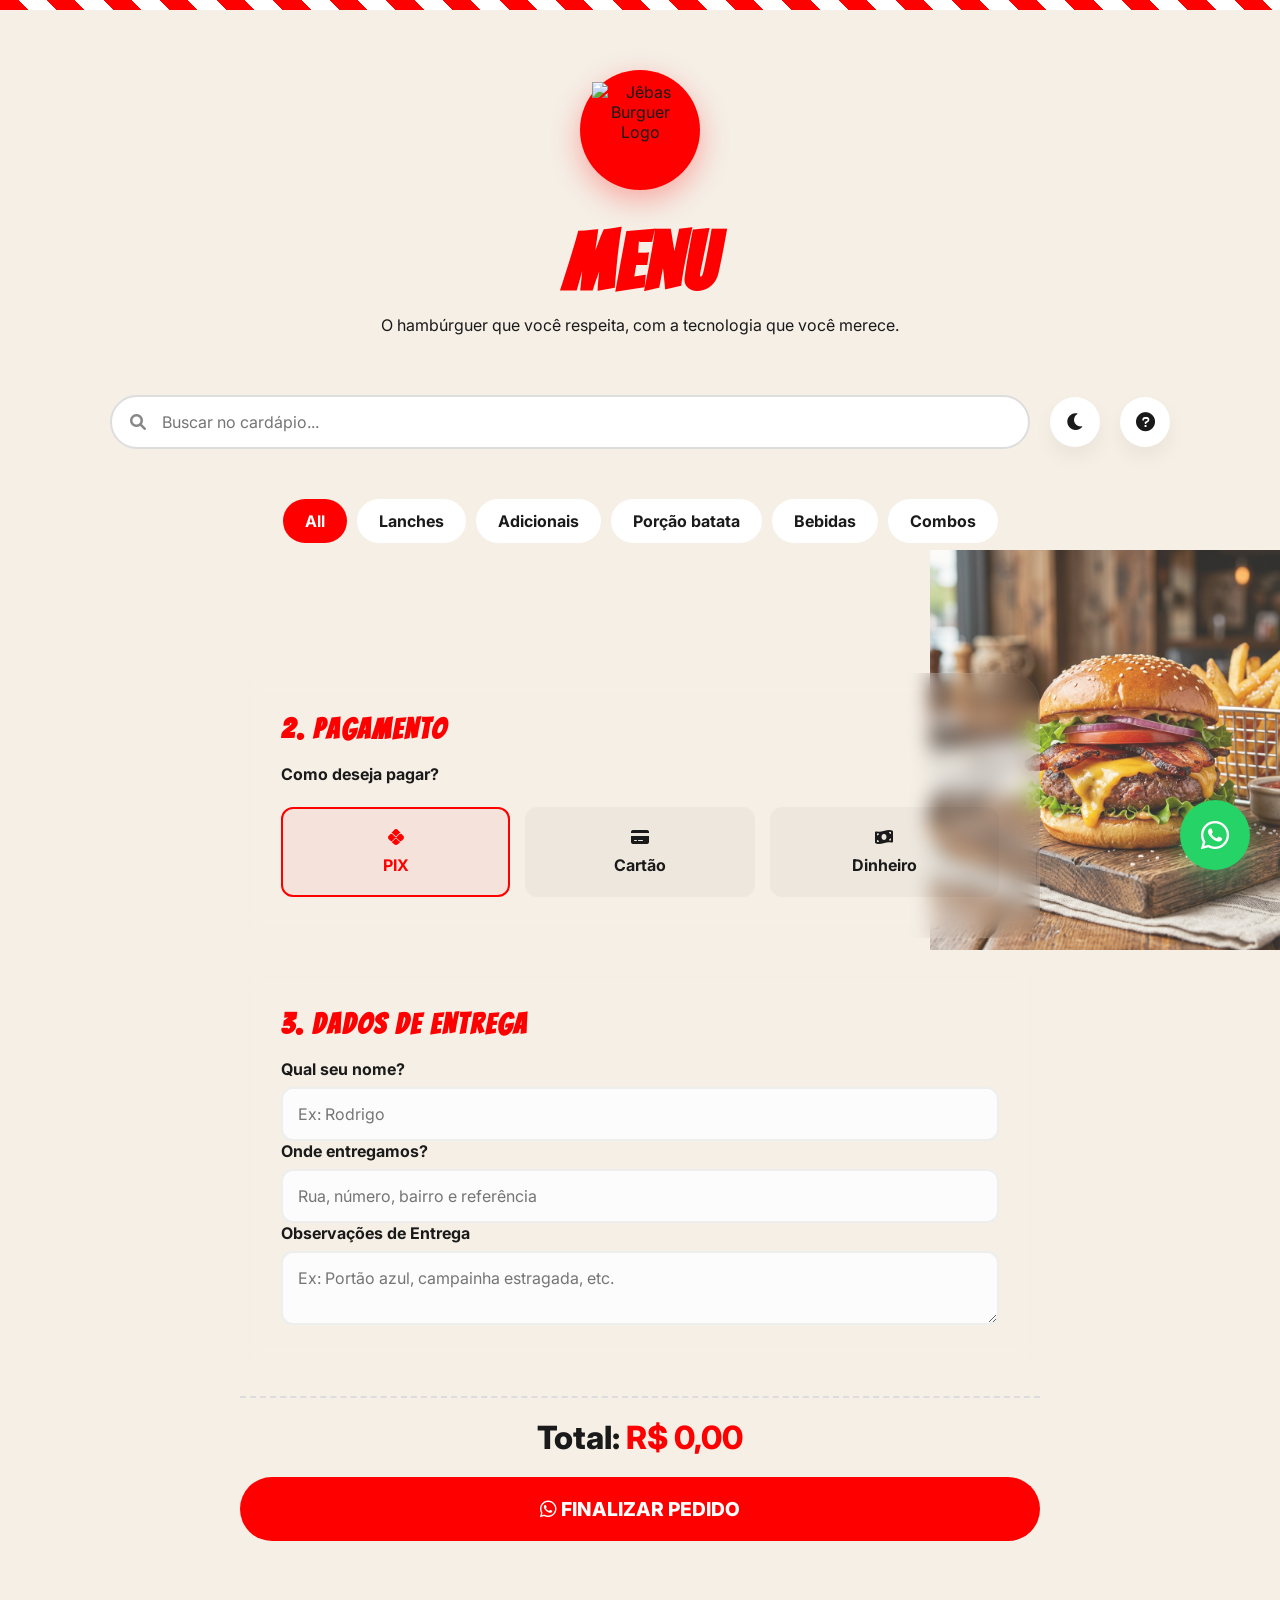
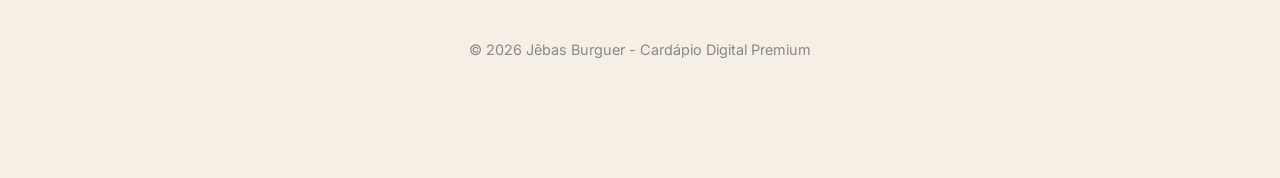
==== menu-premium.html @ a146ea6d "feat: reorganização das seções de checkout (Pagamento e Entrega) e adição da versão Premium" ====
<!DOCTYPE html>
<html lang="pt-br" data-theme="light">
<head>
    <meta charset="UTF-8">
    <meta name="viewport" content="width=device-width, initial-scale=1.0">
    <title>Menu Premium - Jêbas Burguer</title>
    <!-- Fontes -->
    <link rel="preconnect" href="https://fonts.googleapis.com">
    <link rel="preconnect" href="https://fonts.gstatic.com" crossorigin>
    <link href="https://fonts.googleapis.com/css2?family=Bangers&family=Inter:wght@400;700;800&display=swap" rel="stylesheet">
    <!-- Ícones -->
    <link rel="stylesheet" href="https://cdnjs.cloudflare.com/ajax/libs/font-awesome/6.0.0/css/all.min.css">
    <!-- Estilos -->
    <link rel="stylesheet" href="menu-premium.css">
</head>
<body>
    <div class="header-top"></div>

    <header class="hero">
        <div class="logo-container">
            <img src="logoSaas.png" alt="Jêbas Burguer Logo">
        </div>
        <h1 class="fast-food-font">MENU</h1>
        <p>O hambúrguer que você respeita, com a tecnologia que você merece.</p>
    </header>

    <main class="container">
        <div class="toolbar">
            <div class="search-box">
                <i class="fas fa-search"></i>
                <input type="text" id="search-input" placeholder="Buscar no cardápio...">
            </div>
            
            <button id="theme-toggle" class="theme-toggle" title="Alternar modo claro/escuro">
                <i class="fas fa-moon"></i>
            </button>

            <button id="btn-help-premium" class="theme-toggle" title="Como pedir?">
                <i class="fas fa-question-circle"></i>
            </button>
        </div>

        <div class="categories">
            <div class="category-pill active">All</div>
            <div class="category-pill">Lanches</div>
            <div class="category-pill">Adicionais</div>
            <div class="category-pill">Porção batata</div>
            <div class="category-pill">Bebidas</div>
            <div class="category-pill">Combos</div>
        </div>

        <div class="menu-grid" id="menu-container">
            <div class="section-column" id="left-column">
                <!-- Conteúdo inserido via JS -->
            </div>
            <div class="section-column" id="right-column">
                <!-- Conteúdo inserido via JS -->
            </div>
        </div>

        <!-- Comanda Section Premium -->
        <section id="comanda-section-premium" class="comanda-premium hidden">
            <h2 class="fast-food-font">Sua Comanda</h2>
            <div id="comanda-items-premium">
                <!-- Itens inseridos via JS -->
            </div>
        </section>

        <!-- Checkout Section Premium -->
        <section id="checkout-section-premium" class="checkout-premium">
            <!-- ETAPA 2: PAGAMENTO -->
            <div class="comanda-card-premium">
                <h3 class="fast-food-font" style="color: var(--primary); font-size: 1.8rem; margin-bottom: 20px;">2. Pagamento</h3>
                
                <div class="form-field">
                    <label>Como deseja pagar?</label>
                    <div class="payment-methods-premium">
                        <label class="payment-opt-premium">
                            <input type="radio" name="payment" value="pix" checked>
                            <span><i class="fab fa-pix"></i> PIX</span>
                        </label>
                        <label class="payment-opt-premium">
                            <input type="radio" name="payment" value="card">
                            <span><i class="fas fa-credit-card"></i> Cartão</span>
                        </label>
                        <label class="payment-opt-premium">
                            <input type="radio" name="payment" value="cash">
                            <span><i class="fas fa-money-bill-wave"></i> Dinheiro</span>
                        </label>
                    </div>
                </div>

                <!-- Detalhes do Cartão Premium -->
                <div id="card-container-premium" class="payment-details-premium hidden">
                    <p style="font-weight: 700; margin-bottom: 10px;">Modalidade:</p>
                    <div class="radio-group-premium">
                        <label class="radio-label-premium">
                            <input type="radio" name="card-type-premium" value="Crédito" checked>
                            <span>Crédito</span>
                        </label>
                        <label class="radio-label-premium">
                            <input type="radio" name="card-type-premium" value="Débito">
                            <span>Débito</span>
                        </label>
                    </div>
                </div>

                <!-- Detalhes do PIX Premium -->
                <div id="pix-container-premium" class="payment-details-premium hidden">
                    <div class="pix-card-premium">
                        <p style="font-size: 0.8rem; opacity: 0.7;">CHAVE PIX (CNPJ)</p>
                        <p style="font-weight: 800; font-size: 1.1rem; margin-bottom: 15px;">jebas.burguer@contato.com</p>
                        
                        <div style="background: white; padding: 10px; display: inline-block; border-radius: 15px; margin-bottom: 15px;">
                            <img id="pix-qr-code-premium" src="" alt="QR Code PIX" style="width: 140px; height: 140px; display: block;">
                        </div>

                        <div style="display: flex; gap: 10px;">
                            <input type="text" id="pix-copy-paste-premium" readonly style="flex: 1; background: rgba(0,0,0,0.2); border: 1px solid rgba(255,255,255,0.1); color: var(--primary); padding: 10px; border-radius: 8px; font-family: monospace; font-size: 0.8rem;">
                            <button type="button" onclick="copyPixCodePremium()" id="btn-copy-pix-premium" class="btn-send-premium" style="padding: 0 15px; font-size: 0.8rem;">COPIAR</button>
                        </div>
                    </div>
                </div>

                <div id="change-group-premium" class="form-field hidden">
                    <label for="change-amount">Troco para quanto?</label>
                    <input type="text" id="change-amount" placeholder="Ex: R$ 50,00" class="input-premium">
                </div>
            </div>

            <!-- ETAPA 3: ENTREGA -->
            <div class="comanda-card-premium" style="margin-top: 30px;">
                <h3 class="fast-food-font" style="color: var(--primary); font-size: 1.8rem; margin-bottom: 20px;">3. Dados de Entrega</h3>
                
                <div class="form-field">
                    <label for="client-name">Qual seu nome?</label>
                    <input type="text" id="client-name" placeholder="Ex: Rodrigo" required class="input-premium">
                </div>

                <div class="form-field">
                    <label for="address">Onde entregamos?</label>
                    <input type="text" id="address" placeholder="Rua, número, bairro e referência" required class="input-premium">
                </div>

                <div class="form-field">
                    <label for="observations">Observações de Entrega</label>
                    <textarea id="observations" rows="2" placeholder="Ex: Portão azul, campainha estragada, etc." class="input-premium"></textarea>
                </div>
            </div>

            <div class="summary-premium">
                <div class="total-premium">Total: <span id="total-price-premium">R$ 0,00</span></div>
                <button id="btn-send-premium" class="btn-send-premium" onclick="sendOrder()">
                    <i class="fab fa-whatsapp"></i> Finalizar Pedido
                </button>
            </div>
        </section>
    </main>

    <!-- Imagem Decorativa de Hambúrguer -->
    <img src="premium-burger.png" alt="Burguer Premium" class="hero-burger-img">

    <!-- Botão Flutuante de Pedido -->
    <div class="btn-float" onclick="orderOnWhatsapp()" title="Fazer Pedido no WhatsApp">
        <i class="fab fa-whatsapp"></i>
    </div>

    <footer style="text-align: center; padding: 40px; color: #888; font-size: 0.9rem;">
        <p>&copy; 2026 Jêbas Burguer - Cardápio Digital Premium</p>
    </footer>

    <!-- Barra de Carrinho Mobile Premium -->
    <div id="mobile-cart-bar-premium" class="mobile-cart-bar-premium hidden">
        <div class="cart-info-premium">
            <span id="mobile-cart-count-premium">0 itens</span>
            <span id="mobile-cart-total-premium">R$ 0,00</span>
        </div>
        <button onclick="document.getElementById('comanda-section-premium').scrollIntoView({behavior: 'smooth'})">Ver Pedido</button>
    </div>

    <!-- Modal Guia Premium -->
    <div id="guide-modal-premium" class="modal-premium-overlay hidden">
        <div class="modal-premium-content">
            <button class="modal-premium-close" onclick="closeGuidePremium()">&times;</button>
            <h2 class="fast-food-font" style="font-size: 2.5rem; color: var(--primary);">Olá! 🍔</h2>
            <p style="font-weight: 700; margin-bottom: 20px;">Vamos te ajudar a montar seu pedido premium:</p>
            
            <div class="premium-guide-steps">
                <div class="p-step">
                    <i class="fas fa-hand-pointer"></i>
                    <div>
                        <h4>Escolha</h4>
                        <p>Selecione seus itens favoritos no cardápio.</p>
                    </div>
                </div>
                <div class="p-step">
                    <i class="fas fa-sliders-h"></i>
                    <div>
                        <h4>Personalize</h4>
                        <p>Na sua Comanda, adicione extras e observações.</p>
                    </div>
                </div>
                <div class="p-step">
                    <i class="fas fa-map-marked-alt"></i>
                    <div>
                        <h4>Finalize</h4>
                        <p>Preencha os dados e escolha como pagar.</p>
                    </div>
                </div>
                <div class="p-step">
                    <i class="fab fa-whatsapp"></i>
                    <div>
                        <h4>Peça</h4>
                        <p>O pedido vai direto para o nosso WhatsApp!</p>
                    </div>
                </div>
            </div>
            
            <button class="btn-send-premium" onclick="closeGuidePremium()" style="width: 100%;">
                COMEÇAR AGORA
            </button>
        </div>
    </div>

    <!-- Script -->
    <script src="menu-premium.js"></script>
</body>
</html>
---- menu-premium.css ----
:root {
    --primary: #ff0000;
    --bg-light: #f5efe6;
    --text-dark: #1a1a1a;
    --text-light: #f5efe6;
    --card-bg: #ffffff;
    --card-shadow: 0 10px 20px rgba(0, 0, 0, 0.05);
    --border-radius: 16px;
    --transition: all 0.3s cubic-bezier(0.4, 0, 0.2, 1);
}

[data-theme="dark"] {
    --bg-light: #121212;
    --text-dark: #f5f5f5;
    --card-bg: #1e1e1e;
    --card-shadow: 0 10px 20px rgba(0, 0, 0, 0.4);
}

* {
    margin: 0;
    padding: 0;
    box-sizing: border-box;
    font-family: 'Inter', sans-serif;
}

body {
    background-color: var(--bg-light);
    color: var(--text-dark);
    transition: var(--transition);
    overflow-x: hidden;
}

/* Títulos Fast Food */
h1, h2, h3 {
    text-transform: uppercase;
}

.fast-food-font {
    font-family: 'Bangers', cursive;
    letter-spacing: 2px;
}

/* Header Decorativo */
.header-top {
    height: 10px;
    background: repeating-linear-gradient(
        45deg,
        var(--primary),
        var(--primary) 20px,
        #ffffff 20px,
        #ffffff 40px
    );
    width: 100%;
}

.hero {
    padding: 60px 20px;
    text-align: center;
    position: relative;
    display: flex;
    flex-direction: column;
    align-items: center;
}

.logo-container {
    background: var(--primary);
    width: 120px;
    height: 120px;
    border-radius: 50%;
    display: flex;
    align-items: center;
    justify-content: center;
    margin-bottom: 20px;
    box-shadow: 0 10px 30px rgba(255, 0, 0, 0.3);
    animation: bounce 2s infinite;
}

.logo-container img {
    width: 80%;
    height: 80%;
    object-fit: contain;
}

@keyframes bounce {
    0%, 100% { transform: translateY(0); }
    50% { transform: translateY(-10px); }
}

.hero h1 {
    font-size: 5rem;
    color: var(--primary);
    margin: 10px 0;
}

/* Toolbar */
.toolbar {
    max-width: 1100px;
    margin: 0 auto 40px;
    padding: 0 20px;
    display: flex;
    flex-wrap: wrap;
    gap: 20px;
    justify-content: space-between;
    align-items: center;
}

.search-box {
    flex: 1;
    min-width: 250px;
    position: relative;
}

.search-box input {
    width: 100%;
    padding: 15px 20px 15px 50px;
    border-radius: 30px;
    border: 2px solid #ddd;
    background: var(--card-bg);
    color: var(--text-dark);
    font-size: 1rem;
    transition: var(--transition);
}

.search-box input:focus {
    outline: none;
    border-color: var(--primary);
    box-shadow: 0 0 15px rgba(255, 0, 0, 0.1);
}

.search-box i {
    position: absolute;
    left: 20px;
    top: 50%;
    transform: translateY(-50%);
    color: #888;
}

.theme-toggle {
    background: var(--card-bg);
    border: none;
    width: 50px;
    height: 50px;
    border-radius: 50%;
    cursor: pointer;
    box-shadow: var(--card-shadow);
    display: flex;
    align-items: center;
    justify-content: center;
    color: var(--text-dark);
    font-size: 1.2rem;
    transition: var(--transition);
}

.theme-toggle:hover {
    transform: rotate(30deg);
}

/* Categorias */
.categories {
    display: flex;
    justify-content: center;
    gap: 10px;
    overflow-x: auto;
    padding: 10px 20px 30px;
    scrollbar-width: none;
}

.categories::-webkit-scrollbar { display: none; }

.category-pill {
    padding: 10px 20px;
    background: var(--card-bg);
    border: 2px solid transparent;
    border-radius: 25px;
    cursor: pointer;
    white-space: nowrap;
    transition: var(--transition);
    font-weight: 700;
}

.category-pill.active {
    background: var(--primary);
    color: white;
}

/* Grid Layout */
.menu-grid {
    max-width: 1200px;
    margin: 0 auto;
    display: grid;
    grid-template-columns: 1fr 1fr;
    gap: 40px;
    padding: 20px;
}

.section-column {
    display: flex;
    flex-direction: column;
    gap: 40px;
}

.section-title {
    font-size: 2rem;
    color: var(--primary);
    margin-bottom: 25px;
    border-bottom: 4px solid var(--primary);
    display: inline-block;
}

/* Menu Item Card Premium */
.menu-item {
    background: var(--card-bg);
    display: flex;
    gap: 20px;
    padding: 20px;
    border-radius: var(--border-radius);
    margin-bottom: 20px;
    box-shadow: var(--card-shadow);
    transition: var(--transition);
    border: 1px solid rgba(0,0,0,0.05);
    opacity: 0;
    transform: translateY(20px);
}

.item-img-premium {
    width: 120px;
    height: 120px;
    background: #f0f0f0;
    border-radius: 12px;
    overflow: hidden;
    flex-shrink: 0;
}

[data-theme="dark"] .item-img-premium {
    background: #2a2a2a;
}

.item-img-premium img {
    width: 100%;
    height: 100%;
    object-fit: cover;
}

.item-content-premium {
    flex: 1;
}

.menu-item.visible {
    opacity: 1;
    transform: translateY(0);
}

.menu-item:hover {
    transform: translateY(-5px);
    box-shadow: 0 15px 30px rgba(0, 0, 0, 0.1);
    border-color: var(--primary);
}

.item-header {
    display: flex;
    justify-content: space-between;
    margin-bottom: 10px;
}

.item-header h3 {
    font-size: 1.4rem;
    color: var(--text-dark);
}

.item-price {
    color: var(--primary);
    font-weight: 800;
    font-size: 1.4rem;
}

.item-desc {
    color: #666;
    font-size: 0.95rem;
    line-height: 1.4;
    margin-bottom: 15px;
}

.item-combo {
    background: rgba(255, 0, 0, 0.05);
    padding: 10px;
    border-radius: 8px;
    font-size: 0.85rem;
    font-weight: 600;
    color: var(--primary);
}

/* Item Controls Premium */
.item-footer {
    display: flex;
    justify-content: flex-end;
    margin-top: 15px;
}

.item-controls-premium {
    display: flex;
    align-items: center;
    background: #f0f0f0;
    border-radius: 50px;
    padding: 2px;
    gap: 10px;
    border: 1px solid #ddd;
}

[data-theme="dark"] .item-controls-premium {
    background: #2a2a2a;
    border-color: #444;
}

.item-controls-premium button {
    width: 32px;
    height: 32px;
    border-radius: 50%;
    border: none;
    background: white;
    color: var(--primary);
    font-weight: 800;
    cursor: pointer;
    box-shadow: 0 2px 5px rgba(0,0,0,0.1);
    transition: var(--transition);
}

[data-theme="dark"] .item-controls-premium button {
    background: #333;
    color: white;
}

.item-controls-premium button:hover {
    background: var(--primary);
    color: white;
}

.item-controls-premium input {
    width: 30px;
    background: transparent;
    border: none;
    text-align: center;
    font-weight: 800;
    color: var(--text-dark);
    -moz-appearance: textfield;
}

.item-controls-premium input::-webkit-outer-spin-button,
.item-controls-premium input::-webkit-inner-spin-button {
    -webkit-appearance: none;
    margin: 0;
}

/* Comanda Section Premium */
.comanda-premium {
    max-width: 1100px;
    margin: 40px auto;
    padding: 20px;
}

.comanda-premium h2 {
    font-size: 3rem;
    color: var(--primary);
    margin-bottom: 25px;
    text-align: center;
}

.comanda-item-premium {
    background: var(--card-bg);
    border-radius: var(--border-radius);
    padding: 25px;
    margin-bottom: 25px;
    box-shadow: var(--card-shadow);
    border-left: 8px solid var(--primary);
}

.comanda-item-header-premium {
    display: flex;
    justify-content: space-between;
    align-items: center;
    margin-bottom: 20px;
}

.comanda-item-header-premium h3 {
    font-family: 'Bangers', cursive;
    font-size: 1.5rem;
    color: var(--text-dark);
    margin: 0;
}

.price-breakdown-premium {
    font-size: 0.9rem;
    color: #888;
    font-weight: 500;
}

.addons-plus-premium {
    color: var(--primary);
    font-weight: 700;
    margin-left: 5px;
}

.item-subtotal-premium {
    background: var(--primary);
    color: white;
    padding: 5px 15px;
    border-radius: 20px;
    font-weight: 800;
    font-size: 1.1rem;
}

.addons-selection-premium {
    display: grid;
    grid-template-columns: repeat(auto-fill, minmax(160px, 1fr));
    gap: 12px;
    margin: 20px 0;
    padding: 20px;
    background: rgba(0,0,0,0.03);
    border-radius: 12px;
    transition: all 0.3s ease;
}

.addons-selection-premium.collapsed {
    display: none;
}

.btn-toggle-premium {
    background: var(--primary);
    color: white;
    border: none;
    padding: 8px 18px;
    border-radius: 25px;
    font-size: 0.9rem;
    font-weight: 700;
    cursor: pointer;
    display: flex;
    align-items: center;
    gap: 8px;
    transition: var(--transition);
    margin-top: 10px;
}

.btn-toggle-premium:hover {
    transform: scale(1.05);
    box-shadow: 0 4px 15px rgba(255, 0, 0, 0.2);
}

[data-theme="dark"] .addons-selection-premium {
    background: rgba(255, 255, 255, 0.05);
}

.addon-checkbox-premium {
    display: flex;
    align-items: center;
    gap: 10px;
    font-weight: 600;
    font-size: 0.9rem;
    cursor: pointer;
}

.comanda-obs-premium {
    width: 100%;
    padding: 15px;
    background: rgba(0,0,0,0.02);
    border: 2px solid #eee;
    border-radius: 10px;
    color: var(--text-dark);
    margin-top: 15px;
    resize: none;
}

[data-theme="dark"] .comanda-obs-premium {
    background: #252525;
    border-color: #333;
}

.btn-remove-premium {
    background: transparent;
    color: #888;
    border: 1px solid #ddd;
    padding: 5px 15px;
    border-radius: 20px;
    font-size: 0.8rem;
    cursor: pointer;
    transition: var(--transition);
}

.btn-remove-premium:hover {
    background: #ff0000;
    color: white;
    border-color: #ff0000;
}

/* Payment Methods Premium */
.payment-methods-premium {
    display: flex;
    gap: 15px;
    margin-top: 15px;
}

.payment-opt-premium {
    flex: 1;
    cursor: pointer;
}

.payment-opt-premium input {
    display: none;
}

.payment-opt-premium span {
    display: flex;
    flex-direction: column;
    align-items: center;
    gap: 10px;
    padding: 20px 10px;
    background: rgba(0,0,0,0.03);
    border-radius: 12px;
    border: 2px solid transparent;
    transition: var(--transition);
    font-weight: 700;
}

[data-theme="dark"] .payment-opt-premium span {
    background: #2a2a2a;
}

.payment-opt-premium input:checked + span {
    border-color: var(--primary);
    background: rgba(255, 0, 0, 0.05);
    color: var(--primary);
}

.hidden {
    display: none !important;
}

/* Barra de Carrinho Mobile Premium */
.mobile-cart-bar-premium {
    position: fixed;
    bottom: 0;
    left: 0;
    width: 100%;
    background: var(--primary);
    color: white;
    padding: 15px 25px;
    display: flex;
    justify-content: space-between;
    align-items: center;
    box-shadow: 0 -5px 25px rgba(255, 0, 0, 0.3);
    z-index: 1000;
}

.cart-info-premium {
    display: flex;
    flex-direction: column;
}

#mobile-cart-count-premium {
    font-size: 0.8rem;
    font-weight: 400;
    opacity: 0.9;
}

#mobile-cart-total-premium {
    font-size: 1.4rem;
    font-weight: 800;
}

.mobile-cart-bar-premium button {
    background: white;
    color: var(--primary);
    border: none;
    padding: 12px 25px;
    border-radius: 30px;
    font-weight: 800;
    font-size: 1rem;
    cursor: pointer;
    box-shadow: 0 4px 15px rgba(0,0,0,0.2);
    transition: var(--transition);
}

.mobile-cart-bar-premium button:hover {
    transform: scale(1.05);
}

/* Ajuste no rodapé para não ficar coberto pela barra */
footer {
    margin-bottom: 80px;
}

/* Checkout Section Premium */
.checkout-premium {
    max-width: 800px;
    margin: 60px auto;
    padding: 0;
    background: transparent;
    box-shadow: none;
    border: none;
}

.comanda-card-premium {
    background: var(--bg-card);
    padding: 40px;
    border-radius: 30px;
    box-shadow: var(--shadow);
    border: 1px solid rgba(255,255,255,0.05);
    margin-bottom: 30px;
    animation: premiumFadeIn 0.5s ease;
    backdrop-filter: blur(10px);
}

body.light-mode .comanda-card-premium {
    background: white;
    border: 1px solid #ddd;
    box-shadow: 0 10px 40px rgba(0,0,0,0.05);
}

.form-field-premium {
    margin-bottom: 25px;
}

.form-field-premium label {
    display: block;
    margin-bottom: 12px;
    font-weight: 700;
    font-size: 1rem;
    color: var(--primary);
}

.input-premium {
    width: 100%;
    background: rgba(255,255,255,0.05);
    border: 1px solid rgba(255,255,255,0.1);
    border-radius: 15px;
    padding: 15px;
    color: white;
    font-size: 1rem;
    transition: all 0.3s;
}

body.light-mode .input-premium {
    background: #f9f9f9;
    border: 1px solid #ddd;
    color: #333;
}

.input-premium:focus {
    outline: none;
    border-color: var(--primary);
    background: rgba(255,255,255,0.1);
}

.checkout-premium h2 {
    font-size: 2.5rem;
    color: var(--primary);
    margin-bottom: 30px;
    text-align: center;
}

.form-grid {
    display: grid;
    grid-template-columns: 1fr;
    gap: 20px;
}

.form-field {
    display: flex;
    flex-direction: column;
    gap: 8px;
}

.form-field label {
    font-weight: 700;
    color: var(--text-dark);
}

.form-field input, .form-field textarea {
    padding: 15px;
    border-radius: 12px;
    border: 2px solid #eee;
    background: #fcfcfc;
    color: var(--text-dark);
    font-size: 1rem;
    transition: var(--transition);
}

[data-theme="dark"] .form-field input, [data-theme="dark"] .form-field textarea {
    border-color: #333;
    background: #252525;
}

.form-field input:focus, .form-field textarea:focus {
    outline: none;
    border-color: var(--primary);
}

.summary-premium {
    margin-top: 30px;
    padding-top: 20px;
    border-top: 2px dashed #ddd;
    text-align: center;
}

.total-premium {
    font-size: 2rem;
    font-weight: 800;
    color: var(--text-dark);
    margin-bottom: 20px;
}

.total-premium span {
    color: var(--primary);
}

.btn-send-premium {
    width: 100%;
    padding: 20px;
    background: var(--primary);
    color: white;
    border: none;
    border-radius: 50px;
    font-size: 1.2rem;
    font-weight: 800;
    cursor: pointer;
    text-transform: uppercase;
    transition: var(--transition);
}

.btn-send-premium:hover {
    background: #cc0000;
    transform: scale(1.02);
}

.pulse {
    animation: pulse-animation 2s infinite;
}

@keyframes pulse-animation {
    0% { transform: scale(1); }
    50% { transform: scale(1.03); }
    100% { transform: scale(1); }
}

/* Ilustração de Fundo */
.hero-burger-img {
    position: fixed;
    bottom: -50px;
    right: -50px;
    width: 400px;
    opacity: 0.8;
    z-index: -1;
    pointer-events: none;
    transition: var(--transition);
}

/* Botão Flutuante */
.btn-float {
    position: fixed;
    bottom: 30px;
    right: 30px;
    background: #25d366;
    color: white;
    width: 70px;
    height: 70px;
    border-radius: 50%;
    display: flex;
    align-items: center;
    justify-content: center;
    font-size: 2rem;
    box-shadow: 0 10px 25px rgba(37, 211, 102, 0.3);
    cursor: pointer;
    transition: var(--transition);
    z-index: 1000;
}

.btn-float:hover {
    transform: scale(0.95);
}

/* Detalhes de Pagamento Premium */
.payment-details-premium {
    background: var(--bg-card);
    padding: 20px;
    border-radius: 20px;
    margin-top: 15px;
    border: 1px solid rgba(255,255,255,0.05);
    animation: premiumFadeIn 0.4s ease;
}

@keyframes premiumFadeIn {
    from { opacity: 0; transform: scale(0.95); }
    to { opacity: 1; transform: scale(1); }
}

.radio-group-premium {
    display: flex;
    gap: 15px;
}

.radio-label-premium {
    flex: 1;
    position: relative;
    cursor: pointer;
}

.radio-label-premium input {
    position: absolute;
    opacity: 0;
}

.radio-label-premium span {
    display: block;
    padding: 12px;
    background: rgba(255,255,255,0.05);
    border: 1px solid rgba(255,255,255,0.1);
    border-radius: 12px;
    text-align: center;
    font-weight: 700;
    transition: all 0.3s;
}

.radio-label-premium input:checked + span {
    background: var(--primary);
    color: black;
    border-color: var(--primary);
}

.pix-card-premium {
    text-align: center;
}

body.light-mode .radio-label-premium span {
    background: #f0f0f0;
    border-color: #ddd;
}

body.light-mode .payment-details-premium {
    background: #fcfcfc;
    border: 1px solid #eee;
}

/* Modal Premium Guide */
.modal-premium-overlay {
    position: fixed;
    top: 0;
    left: 0;
    width: 100%;
    height: 100%;
    background: rgba(0,0,0,0.85);
    display: flex;
    justify-content: center;
    align-items: center;
    z-index: 5000;
    backdrop-filter: blur(8px);
}

.modal-premium-content {
    background: var(--bg-card);
    width: 95%;
    max-width: 450px;
    padding: 40px 30px;
    border-radius: 30px;
    position: relative;
    box-shadow: 0 30px 60px rgba(0,0,0,0.5);
    animation: premiumModalIn 0.5s cubic-bezier(0.19, 1, 0.22, 1);
    border: 1px solid rgba(255,255,255,0.1);
    text-align: center;
}

@keyframes premiumModalIn {
    from { transform: translateY(50px); opacity: 0; }
    to { transform: translateY(0); opacity: 1; }
}

.modal-premium-close {
    position: absolute;
    top: 20px;
    right: 20px;
    background: rgba(128,128,128,0.1);
    border: none;
    width: 35px;
    height: 35px;
    border-radius: 50%;
    font-size: 1.4rem;
    color: var(--text-color);
    cursor: pointer;
    display: flex;
    justify-content: center;
    align-items: center;
}

.premium-guide-steps {
    margin: 30px 0;
    text-align: left;
}

.p-step {
    display: flex;
    gap: 20px;
    margin-bottom: 25px;
    align-items: center;
}

.p-step i {
    font-size: 1.5rem;
    color: var(--primary);
    width: 30px;
    text-align: center;
}

.p-step h4 {
    margin: 0;
    font-size: 1.1rem;
    font-weight: 800;
}

.p-step p {
    margin: 0;
    font-size: 0.9rem;
    opacity: 0.7;
}

body.light-mode .modal-premium-content {
    background: #fff;
    border: none;
}

/* Mobile Responsividade */
@media (max-width: 900px) {
    .menu-grid {
        grid-template-columns: 1fr;
    }
    
    .hero h1 {
        font-size: 3.5rem;
    }
    
    .hero-burger-img {
        width: 250px;
        bottom: 10px;
        right: 10px;
        opacity: 0.3;
    }
}

@media (max-width: 600px) {
    .toolbar {
        flex-direction: column;
    }
    
    .hero h1 {
        font-size: 3rem;
    }
}
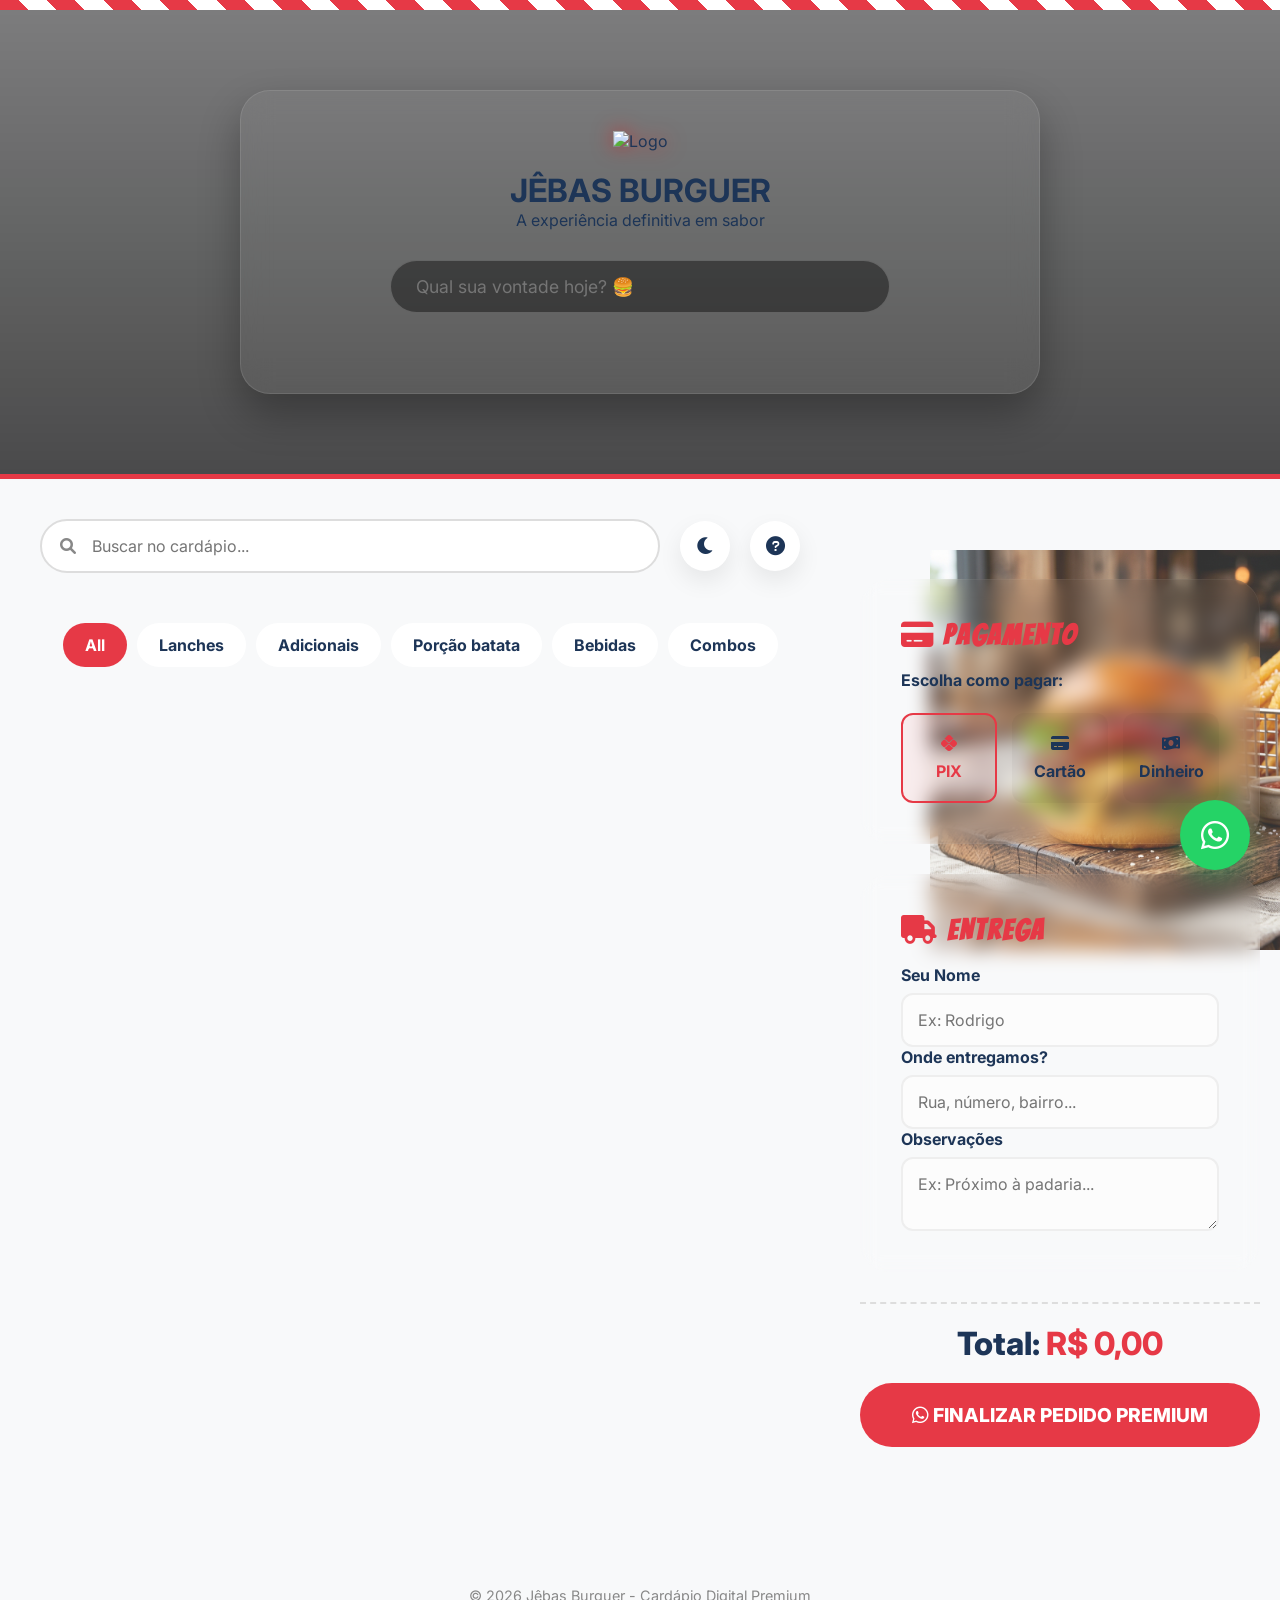
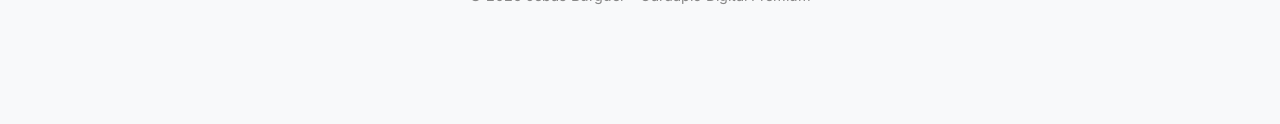
==== commit 6219246d: "feat: melhorias de UI/UX e responsividade - Corrige cores escuras (campos, pagamento, PIX) para tema" ====
--- a/menu-premium.html
+++ b/menu-premium.html
@@ -16,145 +16,160 @@
 <body>
     <div class="header-top"></div>
 
-    <header class="hero">
-        <div class="logo-container">
-            <img src="logoSaas.png" alt="Jêbas Burguer Logo">
-        </div>
-        <h1 class="fast-food-font">MENU</h1>
-        <p>O hambúrguer que você respeita, com a tecnologia que você merece.</p>
+    <header class="premium-hero">
+        <div class="glass-header">
+            <img src="logo.png" alt="Logo" class="premium-logo">
+            <h1>Jêbas Burguer</h1>
+            <p class="premium-tagline">A experiência definitiva em sabor</p>
+            
+            <div class="search-container-premium">
+                <input type="text" id="menu-search" placeholder="Qual sua vontade hoje? 🍔">
+            </div>
+
+            <nav id="category-nav-premium" class="category-nav-premium">
+                <!-- Injetado via JS -->
+            </nav>
+        </div>
     </header>
 
-    <main class="container">
-        <div class="toolbar">
-            <div class="search-box">
-                <i class="fas fa-search"></i>
-                <input type="text" id="search-input" placeholder="Buscar no cardápio...">
-            </div>
-            
-            <button id="theme-toggle" class="theme-toggle" title="Alternar modo claro/escuro">
-                <i class="fas fa-moon"></i>
-            </button>
-
-            <button id="btn-help-premium" class="theme-toggle" title="Como pedir?">
-                <i class="fas fa-question-circle"></i>
-            </button>
-        </div>
-
-        <div class="categories">
-            <div class="category-pill active">All</div>
-            <div class="category-pill">Lanches</div>
-            <div class="category-pill">Adicionais</div>
-            <div class="category-pill">Porção batata</div>
-            <div class="category-pill">Bebidas</div>
-            <div class="category-pill">Combos</div>
-        </div>
-
-        <div class="menu-grid" id="menu-container">
-            <div class="section-column" id="left-column">
-                <!-- Conteúdo inserido via JS -->
-            </div>
-            <div class="section-column" id="right-column">
-                <!-- Conteúdo inserido via JS -->
-            </div>
-        </div>
-
-        <!-- Comanda Section Premium -->
-        <section id="comanda-section-premium" class="comanda-premium hidden">
-            <h2 class="fast-food-font">Sua Comanda</h2>
-            <div id="comanda-items-premium">
-                <!-- Itens inseridos via JS -->
-            </div>
-        </section>
-
-        <!-- Checkout Section Premium -->
-        <section id="checkout-section-premium" class="checkout-premium">
-            <!-- ETAPA 2: PAGAMENTO -->
-            <div class="comanda-card-premium">
-                <h3 class="fast-food-font" style="color: var(--primary); font-size: 1.8rem; margin-bottom: 20px;">2. Pagamento</h3>
+    <main class="main-layout">
+        <div class="menu-column">
+            <div class="toolbar">
+                <div class="search-box">
+                    <i class="fas fa-search"></i>
+                    <input type="text" id="search-input" placeholder="Buscar no cardápio...">
+                </div>
                 
-                <div class="form-field">
-                    <label>Como deseja pagar?</label>
-                    <div class="payment-methods-premium">
-                        <label class="payment-opt-premium">
-                            <input type="radio" name="payment" value="pix" checked>
-                            <span><i class="fab fa-pix"></i> PIX</span>
-                        </label>
-                        <label class="payment-opt-premium">
-                            <input type="radio" name="payment" value="card">
-                            <span><i class="fas fa-credit-card"></i> Cartão</span>
-                        </label>
-                        <label class="payment-opt-premium">
-                            <input type="radio" name="payment" value="cash">
-                            <span><i class="fas fa-money-bill-wave"></i> Dinheiro</span>
-                        </label>
-                    </div>
-                </div>
-
-                <!-- Detalhes do Cartão Premium -->
-                <div id="card-container-premium" class="payment-details-premium hidden">
-                    <p style="font-weight: 700; margin-bottom: 10px;">Modalidade:</p>
-                    <div class="radio-group-premium">
-                        <label class="radio-label-premium">
-                            <input type="radio" name="card-type-premium" value="Crédito" checked>
-                            <span>Crédito</span>
-                        </label>
-                        <label class="radio-label-premium">
-                            <input type="radio" name="card-type-premium" value="Débito">
-                            <span>Débito</span>
-                        </label>
-                    </div>
-                </div>
-
-                <!-- Detalhes do PIX Premium -->
-                <div id="pix-container-premium" class="payment-details-premium hidden">
-                    <div class="pix-card-premium">
-                        <p style="font-size: 0.8rem; opacity: 0.7;">CHAVE PIX (CNPJ)</p>
-                        <p style="font-weight: 800; font-size: 1.1rem; margin-bottom: 15px;">jebas.burguer@contato.com</p>
+                <button id="theme-toggle" class="theme-toggle" title="Alternar modo claro/escuro">
+                    <i class="fas fa-moon"></i>
+                </button>
+
+                <button id="btn-help-premium" class="theme-toggle" title="Como pedir?">
+                    <i class="fas fa-question-circle"></i>
+                </button>
+            </div>
+
+            <div class="categories">
+                <div class="category-pill active">All</div>
+                <div class="category-pill">Lanches</div>
+                <div class="category-pill">Adicionais</div>
+                <div class="category-pill">Porção batata</div>
+                <div class="category-pill">Bebidas</div>
+                <div class="category-pill">Combos</div>
+            </div>
+
+            <div class="menu-grid" id="menu-container">
+                <div class="section-column" id="left-column">
+                    <!-- Conteúdo inserido via JS -->
+                </div>
+                <div class="section-column" id="right-column">
+                    <!-- Conteúdo inserido via JS -->
+                </div>
+            </div>
+        </div>
+
+        <aside class="sidebar-column">
+            <div class="checkout-sticky">
+                <!-- Comanda Section Premium -->
+                <section id="comanda-section-premium" class="comanda-card-premium hidden">
+                    <h3 class="fast-food-font" style="color: var(--primary); font-size: 1.8rem; margin-bottom: 20px;">
+                        <i class="fas fa-shopping-basket"></i> Sua Comanda
+                    </h3>
+                    <div id="comanda-items-premium">
+                        <!-- Itens inseridos via JS -->
+                    </div>
+                </section>
+
+                <!-- Checkout Section Premium -->
+                <section id="checkout-section-premium" class="checkout-premium">
+                    <div class="comanda-card-premium">
+                        <h3 class="fast-food-font" style="color: var(--primary); font-size: 1.8rem; margin-bottom: 20px;">
+                            <i class="fas fa-credit-card"></i> Pagamento
+                        </h3>
                         
-                        <div style="background: white; padding: 10px; display: inline-block; border-radius: 15px; margin-bottom: 15px;">
-                            <img id="pix-qr-code-premium" src="" alt="QR Code PIX" style="width: 140px; height: 140px; display: block;">
-                        </div>
-
-                        <div style="display: flex; gap: 10px;">
-                            <input type="text" id="pix-copy-paste-premium" readonly style="flex: 1; background: rgba(0,0,0,0.2); border: 1px solid rgba(255,255,255,0.1); color: var(--primary); padding: 10px; border-radius: 8px; font-family: monospace; font-size: 0.8rem;">
-                            <button type="button" onclick="copyPixCodePremium()" id="btn-copy-pix-premium" class="btn-send-premium" style="padding: 0 15px; font-size: 0.8rem;">COPIAR</button>
-                        </div>
-                    </div>
-                </div>
-
-                <div id="change-group-premium" class="form-field hidden">
-                    <label for="change-amount">Troco para quanto?</label>
-                    <input type="text" id="change-amount" placeholder="Ex: R$ 50,00" class="input-premium">
-                </div>
-            </div>
-
-            <!-- ETAPA 3: ENTREGA -->
-            <div class="comanda-card-premium" style="margin-top: 30px;">
-                <h3 class="fast-food-font" style="color: var(--primary); font-size: 1.8rem; margin-bottom: 20px;">3. Dados de Entrega</h3>
-                
-                <div class="form-field">
-                    <label for="client-name">Qual seu nome?</label>
-                    <input type="text" id="client-name" placeholder="Ex: Rodrigo" required class="input-premium">
-                </div>
-
-                <div class="form-field">
-                    <label for="address">Onde entregamos?</label>
-                    <input type="text" id="address" placeholder="Rua, número, bairro e referência" required class="input-premium">
-                </div>
-
-                <div class="form-field">
-                    <label for="observations">Observações de Entrega</label>
-                    <textarea id="observations" rows="2" placeholder="Ex: Portão azul, campainha estragada, etc." class="input-premium"></textarea>
-                </div>
-            </div>
-
-            <div class="summary-premium">
-                <div class="total-premium">Total: <span id="total-price-premium">R$ 0,00</span></div>
-                <button id="btn-send-premium" class="btn-send-premium" onclick="sendOrder()">
-                    <i class="fab fa-whatsapp"></i> Finalizar Pedido
-                </button>
-            </div>
-        </section>
+                        <div class="form-field">
+                            <label>Escolha como pagar:</label>
+                            <div class="payment-methods-premium">
+                                <label class="payment-opt-premium">
+                                    <input type="radio" name="payment" value="pix" checked>
+                                    <span><i class="fab fa-pix"></i> PIX</span>
+                                </label>
+                                <label class="payment-opt-premium">
+                                    <input type="radio" name="payment" value="card">
+                                    <span><i class="fas fa-credit-card"></i> Cartão</span>
+                                </label>
+                                <label class="payment-opt-premium">
+                                    <input type="radio" name="payment" value="cash">
+                                    <span><i class="fas fa-money-bill-wave"></i> Dinheiro</span>
+                                </label>
+                            </div>
+                        </div>
+
+                        <!-- Detalhes do Cartão Premium -->
+                        <div id="card-container-premium" class="payment-details-premium hidden">
+                            <p style="font-weight: 700; margin-bottom: 10px;">Modalidade:</p>
+                            <div class="radio-group-premium">
+                                <label class="radio-label-premium">
+                                    <input type="radio" name="card-type-premium" value="Crédito" checked>
+                                    <span>Crédito</span>
+                                </label>
+                                <label class="radio-label-premium">
+                                    <input type="radio" name="card-type-premium" value="Débito">
+                                    <span>Débito</span>
+                                </label>
+                            </div>
+                        </div>
+
+                        <!-- Detalhes do PIX Premium -->
+                        <div id="pix-container-premium" class="payment-details-premium hidden">
+                            <div class="pix-card-premium">
+                                <p style="font-size: 0.8rem; opacity: 0.7;">CHAVE PIX</p>
+                                <p style="font-weight: 800; font-size: 1.1rem; margin-bottom: 15px;">jebas.burguer@contato.com</p>
+                                
+                                <div style="display: flex; gap: 10px;">
+                                    <input type="text" id="pix-copy-paste-premium" readonly style="flex: 1; background: rgba(0,0,0,0.1); border: 1px solid rgba(0,0,0,0.1); color: var(--primary); padding: 10px; border-radius: 8px; font-family: monospace; font-size: 0.8rem;">
+                                    <button type="button" onclick="copyPixCodePremium()" id="btn-copy-pix-premium" class="btn-send-premium" style="padding: 0 15px; font-size: 0.8rem;">COPIAR</button>
+                                </div>
+                            </div>
+                        </div>
+
+                        <div id="change-group-premium" class="form-field hidden">
+                            <label for="change-amount">Troco para quanto?</label>
+                            <input type="text" id="change-amount" placeholder="Ex: 50,00" class="input-premium">
+                        </div>
+                    </div>
+
+                    <!-- ETAPA 3: ENTREGA -->
+                    <div class="comanda-card-premium" style="margin-top: 30px;">
+                        <h3 class="fast-food-font" style="color: var(--primary); font-size: 1.8rem; margin-bottom: 20px;">
+                            <i class="fas fa-truck"></i> Entrega
+                        </h3>
+                        
+                        <div class="form-field">
+                            <label for="client-name">Seu Nome</label>
+                            <input type="text" id="client-name" placeholder="Ex: Rodrigo" required class="input-premium">
+                        </div>
+
+                        <div class="form-field">
+                            <label for="address">Onde entregamos?</label>
+                            <input type="text" id="address" placeholder="Rua, número, bairro..." required class="input-premium">
+                        </div>
+
+                        <div class="form-field">
+                            <label for="observations">Observações</label>
+                            <textarea id="observations" rows="2" placeholder="Ex: Próximo à padaria..." class="input-premium"></textarea>
+                        </div>
+                    </div>
+
+                    <div class="summary-premium">
+                        <div class="total-premium">Total: <span id="total-price-premium">R$ 0,00</span></div>
+                        <button id="btn-send-premium" class="btn-send-premium" onclick="sendOrder()">
+                            <i class="fab fa-whatsapp"></i> Finalizar Pedido Premium
+                        </button>
+                    </div>
+                </section>
+            </div>
+        </aside>
     </main>
 
     <!-- Imagem Decorativa de Hambúrguer -->
@@ -223,6 +238,22 @@
     </div>
 
     <!-- Script -->
+    <!-- Modal Premium -->
+    <div id="product-modal" class="modal-premium">
+        <div class="modal-content-premium">
+            <span class="close-modal">&times;</span>
+            <div id="modal-body"></div>
+            <div class="modal-footer-premium">
+                <div class="qty-selector-premium">
+                    <button onclick="adjustModalQty(-1)">-</button>
+                    <span id="modal-qty">1</span>
+                    <button onclick="adjustModalQty(1)">+</button>
+                </div>
+                <button id="add-to-cart-modal" class="btn-premium">ADICIONAR À EXPERIÊNCIA</button>
+            </div>
+        </div>
+    </div>
+
     <script src="menu-premium.js"></script>
 </body>
 </html>
--- a/menu-premium.css
+++ b/menu-premium.css
@@ -1,11 +1,11 @@
 :root {
-    --primary: #ff0000;
-    --bg-light: #f5efe6;
-    --text-dark: #1a1a1a;
-    --text-light: #f5efe6;
+    --primary: #e63946;
+    --primary-dark: #c1121f;
+    --bg-light: #f8f9fa;
+    --text-dark: #1d3557;
     --card-bg: #ffffff;
-    --card-shadow: 0 10px 20px rgba(0, 0, 0, 0.05);
-    --border-radius: 16px;
+    --card-shadow: 0 10px 25px rgba(0, 0, 0, 0.08);
+    --border-radius: 20px;
     --transition: all 0.3s cubic-bezier(0.4, 0, 0.2, 1);
 }
 
@@ -28,6 +28,27 @@
     color: var(--text-dark);
     transition: var(--transition);
     overflow-x: hidden;
+}
+
+.main-layout {
+    max-width: 1300px;
+    margin: 40px auto;
+    padding: 0 20px;
+    display: grid;
+    grid-template-columns: 1fr 400px;
+    gap: 40px;
+    align-items: start;
+}
+
+@media (max-width: 1100px) {
+    .main-layout {
+        grid-template-columns: 1fr;
+    }
+}
+
+.checkout-sticky {
+    position: sticky;
+    top: 30px;
 }
 
 /* Títulos Fast Food */
@@ -53,32 +74,81 @@
     width: 100%;
 }
 
-.hero {
-    padding: 60px 20px;
+.premium-hero {
+    background: linear-gradient(rgba(0,0,0,0.5), rgba(0,0,0,0.7)), url('jebas_lanches_hero_1776474119616.png');
+    background-size: cover;
+    background-position: center;
+    padding: 80px 20px;
     text-align: center;
-    position: relative;
-    display: flex;
-    flex-direction: column;
-    align-items: center;
-}
-
-.logo-container {
+    border-bottom: 5px solid var(--primary);
+}
+
+.glass-header {
+    background: rgba(255, 255, 255, 0.05);
+    backdrop-filter: blur(15px);
+    padding: 40px;
+    border-radius: 30px;
+    max-width: 800px;
+    margin: 0 auto;
+    border: 1px solid rgba(255, 255, 255, 0.1);
+    box-shadow: 0 20px 40px rgba(0,0,0,0.3);
+}
+
+.premium-logo {
+    width: 100px;
+    margin-bottom: 20px;
+    filter: drop-shadow(0 0 10px rgba(255,0,0,0.5));
+}
+
+.search-container-premium {
+    margin: 30px auto 20px;
+    max-width: 500px;
+}
+
+#menu-search {
+    width: 100%;
+    background: rgba(0,0,0,0.4);
+    border: 1px solid rgba(255,255,255,0.2);
+    padding: 15px 25px;
+    border-radius: 40px;
+    color: white;
+    font-size: 1.1rem;
+    transition: var(--transition);
+}
+
+#menu-search:focus {
+    outline: none;
+    border-color: var(--primary);
+    background: rgba(0,0,0,0.6);
+    box-shadow: 0 0 20px rgba(255, 0, 0, 0.3);
+}
+
+.category-nav-premium {
+    display: flex;
+    justify-content: center;
+    gap: 12px;
+    overflow-x: auto;
+    padding: 10px 0;
+    scrollbar-width: none;
+}
+
+.category-nav-premium::-webkit-scrollbar { display: none; }
+
+.category-nav-premium button {
+    background: rgba(255,255,255,0.1);
+    border: 1px solid rgba(255,255,255,0.1);
+    color: white;
+    padding: 10px 20px;
+    border-radius: 25px;
+    cursor: pointer;
+    font-weight: 700;
+    white-space: nowrap;
+    transition: var(--transition);
+}
+
+.category-nav-premium button:hover {
     background: var(--primary);
-    width: 120px;
-    height: 120px;
-    border-radius: 50%;
-    display: flex;
-    align-items: center;
-    justify-content: center;
-    margin-bottom: 20px;
-    box-shadow: 0 10px 30px rgba(255, 0, 0, 0.3);
-    animation: bounce 2s infinite;
-}
-
-.logo-container img {
-    width: 80%;
-    height: 80%;
-    object-fit: contain;
+    transform: scale(1.05);
 }
 
 @keyframes bounce {
@@ -211,66 +281,117 @@
 .menu-item {
     background: var(--card-bg);
     display: flex;
+    align-items: center;
     gap: 20px;
-    padding: 20px;
+    padding: 15px;
     border-radius: var(--border-radius);
-    margin-bottom: 20px;
+    margin-bottom: 10px;
     box-shadow: var(--card-shadow);
     transition: var(--transition);
-    border: 1px solid rgba(0,0,0,0.05);
-    opacity: 0;
-    transform: translateY(20px);
+    border: 1px solid rgba(255,255,255,0.05);
+    cursor: pointer;
+}
+
+.menu-item:hover {
+    transform: translateY(-5px);
+    box-shadow: 0 20px 40px rgba(0,0,0,0.4);
+    border-color: var(--primary);
 }
 
 .item-img-premium {
-    width: 120px;
-    height: 120px;
-    background: #f0f0f0;
+    width: 100px;
+    height: 100px;
     border-radius: 12px;
     overflow: hidden;
-    flex-shrink: 0;
-}
-
-[data-theme="dark"] .item-img-premium {
-    background: #2a2a2a;
-}
-
-.item-img-premium img {
+    order: 2; /* Imagem na direita no v2.0 */
+}
+
+.item-content-premium {
+    flex: 1;
+    order: 1;
+}
+
+.item-header h3 {
+    font-size: 1.2rem;
+    color: var(--text-dark);
+}
+
+.item-price {
+    color: var(--primary);
+    font-weight: 900;
+    font-size: 1.3rem;
+    display: block;
+    margin-top: 5px;
+}
+
+/* Modal Premium v2.0 */
+.modal-premium {
+    display: none;
+    position: fixed;
+    z-index: 4000;
+    left: 0;
+    top: 0;
     width: 100%;
     height: 100%;
-    object-fit: cover;
-}
-
-.item-content-premium {
+    background: rgba(0,0,0,0.95);
+    backdrop-filter: blur(10px);
+}
+
+.modal-content-premium {
+    background: var(--card-bg);
+    max-width: 650px;
+    width: 90%;
+    margin: 40px auto;
+    border-radius: 30px;
+    overflow: hidden;
+    position: relative;
+    box-shadow: 0 0 100px rgba(255,0,0,0.2);
+    border: 1px solid rgba(255,255,255,0.1);
+    animation: premiumSlideUp 0.6s cubic-bezier(0.23, 1, 0.32, 1);
+}
+
+@keyframes premiumSlideUp {
+    from { transform: translateY(200px); opacity: 0; }
+    to { transform: translateY(0); opacity: 1; }
+}
+
+.modal-footer-premium {
+    padding: 30px;
+    background: #000;
+    display: flex;
+    gap: 20px;
+    align-items: center;
+}
+
+.qty-selector-premium {
+    display: flex;
+    align-items: center;
+    gap: 20px;
+    background: #1a1a1a;
+    padding: 10px 20px;
+    border-radius: 40px;
+    border: 1px solid #333;
+}
+
+.qty-selector-premium span {
+    font-size: 1.5rem;
+    font-weight: 900;
+    color: var(--primary);
+    min-width: 30px;
+    text-align: center;
+}
+
+.btn-premium {
     flex: 1;
-}
-
-.menu-item.visible {
-    opacity: 1;
-    transform: translateY(0);
-}
-
-.menu-item:hover {
-    transform: translateY(-5px);
-    box-shadow: 0 15px 30px rgba(0, 0, 0, 0.1);
-    border-color: var(--primary);
-}
-
-.item-header {
-    display: flex;
-    justify-content: space-between;
-    margin-bottom: 10px;
-}
-
-.item-header h3 {
-    font-size: 1.4rem;
-    color: var(--text-dark);
-}
-
-.item-price {
-    color: var(--primary);
-    font-weight: 800;
-    font-size: 1.4rem;
+    background: var(--primary);
+    color: white;
+    border: none;
+    padding: 18px;
+    border-radius: 40px;
+    font-weight: 900;
+    letter-spacing: 1px;
+    cursor: pointer;
+    box-shadow: 0 10px 20px rgba(255,0,0,0.3);
 }
 
 .item-desc {
